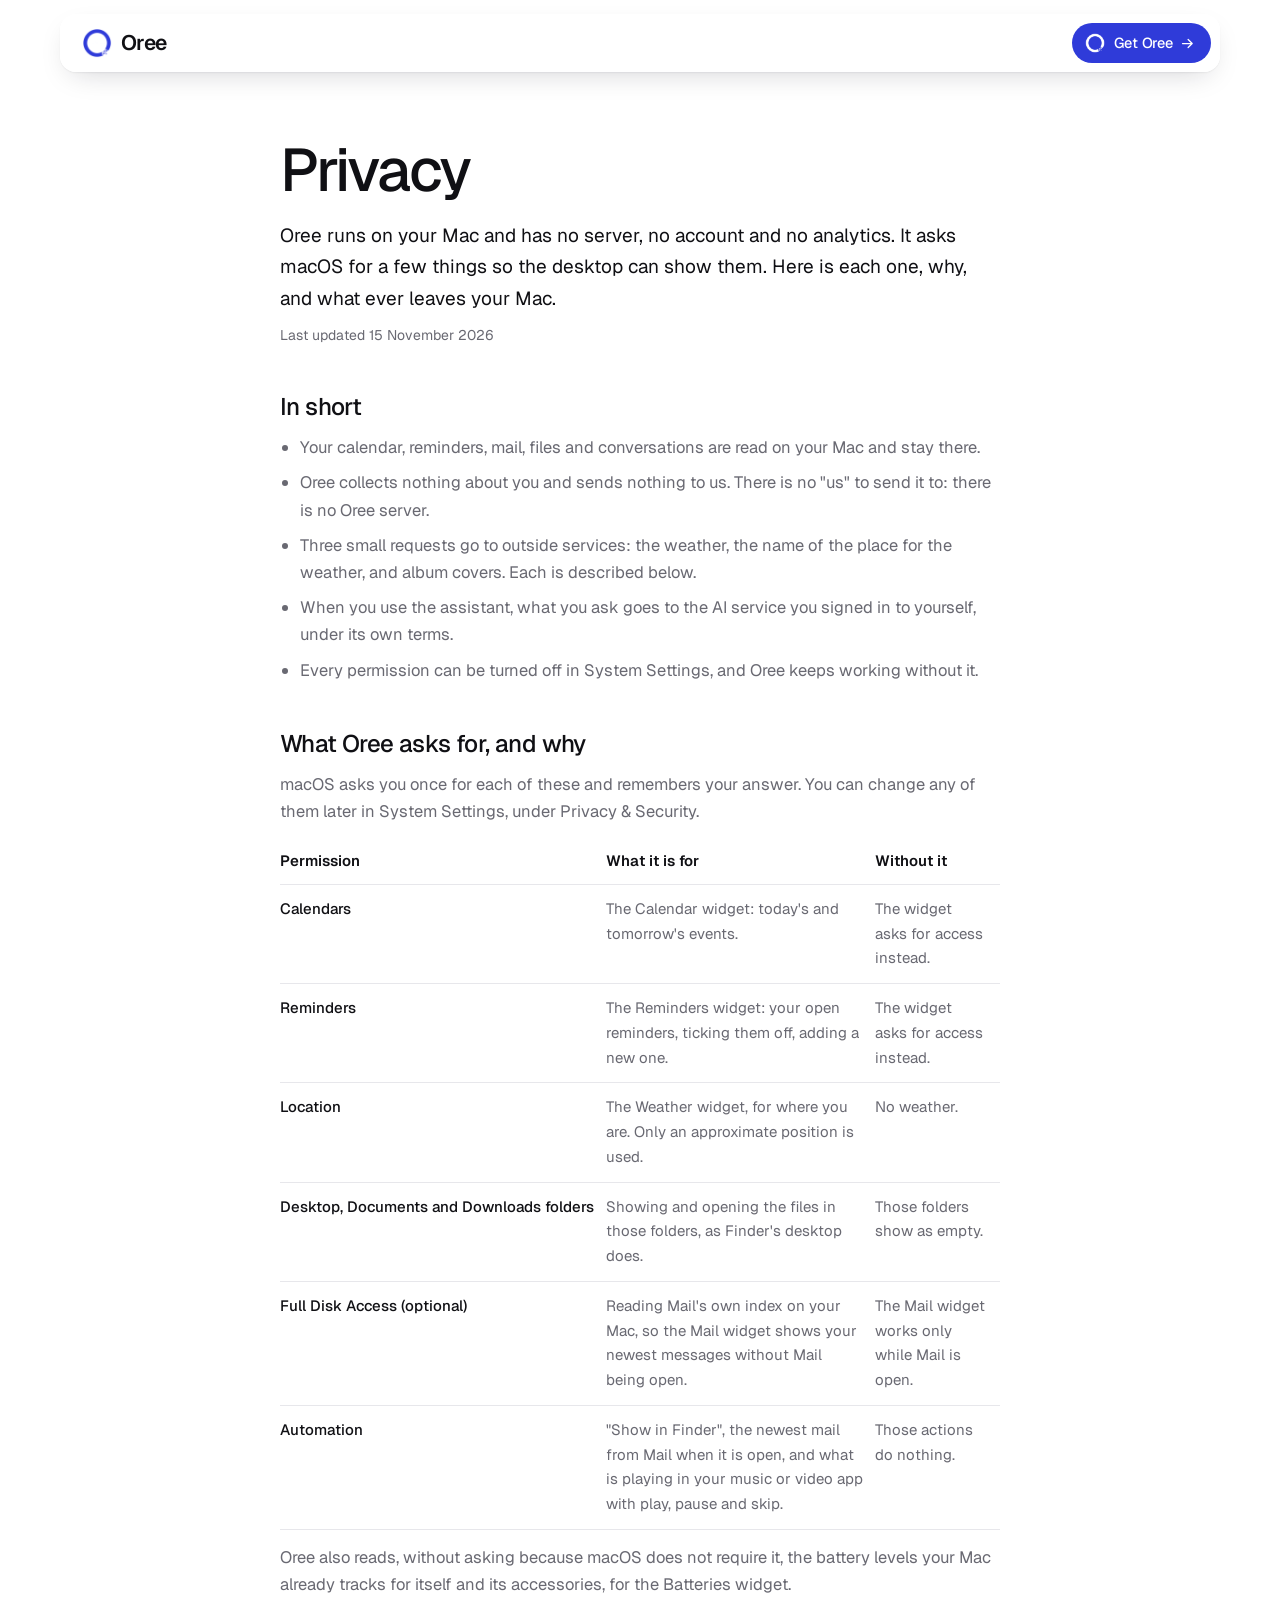
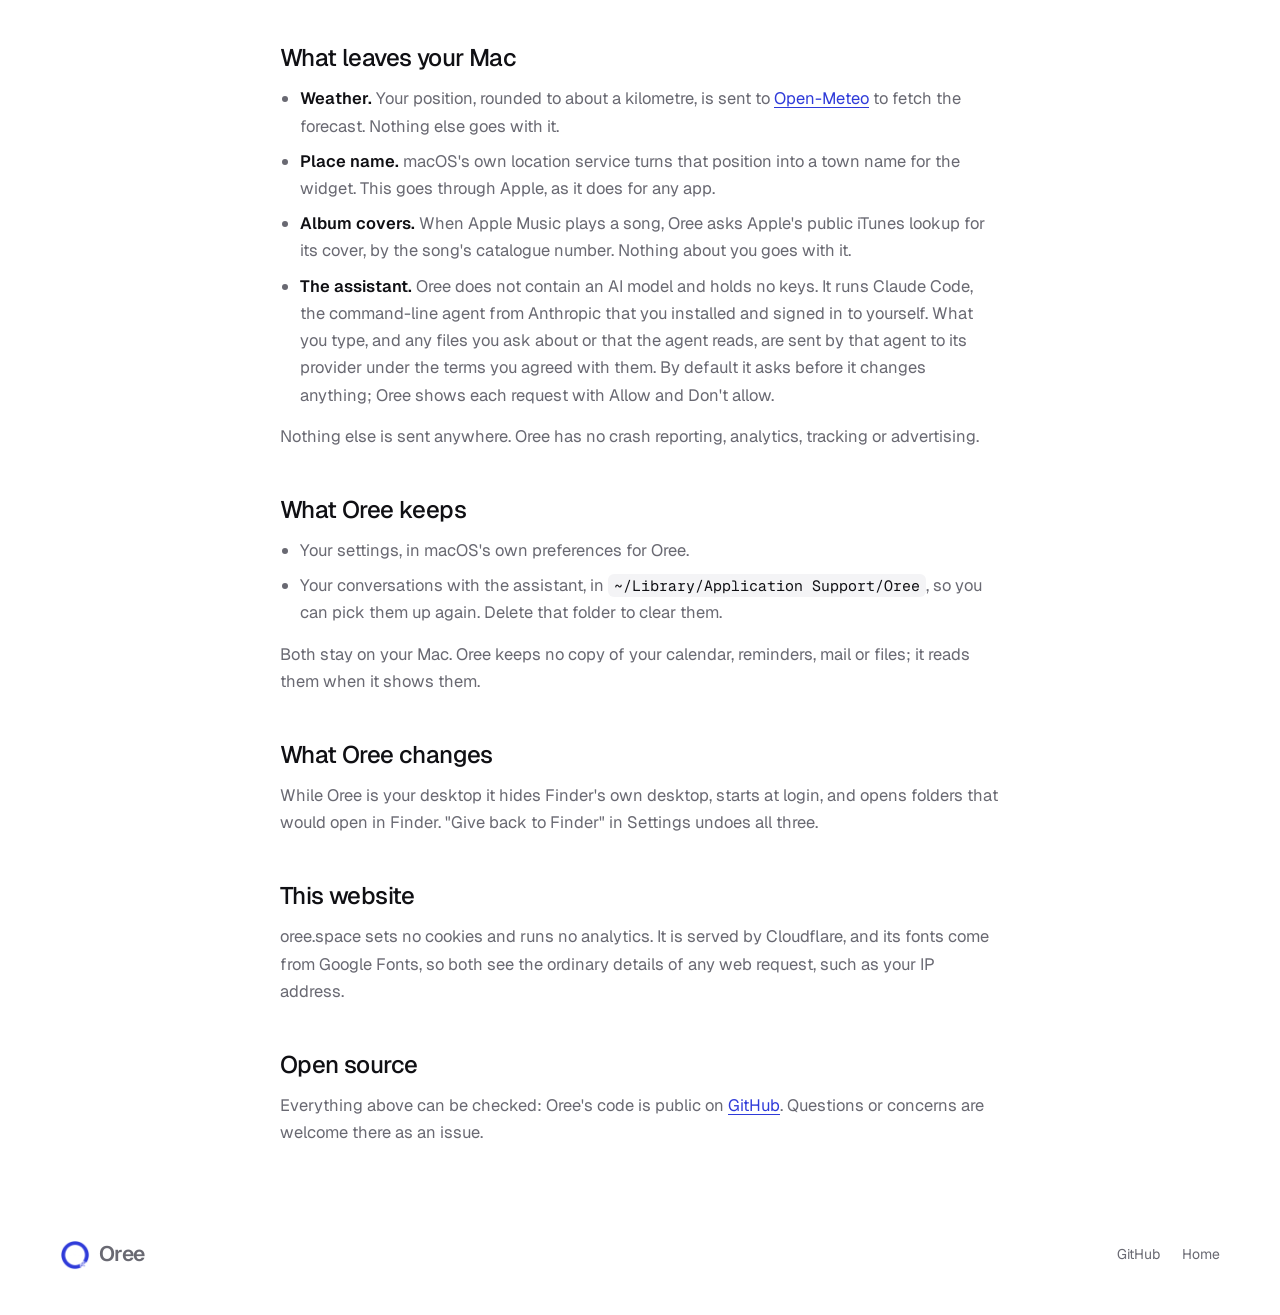
==== site/privacy.html @ c370d14d "oree.space: a privacy page Lists each permission Oree asks macOS for, what it is for and what happen" ====
<!doctype html>
<html lang="en">
<head>
<meta charset="utf-8">
<meta name="viewport" content="width=device-width, initial-scale=1">
<title>Oree · Privacy</title>
<meta name="description" content="What Oree asks your Mac for, why, and what ever leaves it.">
<meta name="theme-color" content="#ffffff">
<link rel="icon" type="image/png" href="favicon.png">
<link rel="apple-touch-icon" href="apple-touch-icon.png">
<link rel="preconnect" href="https://fonts.googleapis.com">
<link rel="preconnect" href="https://fonts.gstatic.com" crossorigin>
<link href="https://fonts.googleapis.com/css2?family=Geist:wght@300;400;500;600&family=Geist+Mono:wght@400;500&display=swap" rel="stylesheet">
<link rel="stylesheet" href="style.css">
</head>
<body class="legal-page">

<header class="nav">
  <div class="bar">
    <a class="brand" href="/" aria-label="Oree, home"><span class="mark" aria-hidden="true"></span>Oree</a>
    <a class="get" href="https://github.com/barisbuild/oree">
      <img src="mark.png" alt="" width="20" height="20">
      <span>Get Oree</span>
      <svg viewBox="0 0 24 24" fill="none" aria-hidden="true"><path d="M4 12h15m-6-6.5L19.5 12 13 18.5" stroke="currentColor" stroke-width="2" stroke-linecap="round" stroke-linejoin="round"/></svg>
    </a>
  </div>
</header>

<main class="legal">
  <h1>Privacy</h1>
  <p class="lead">Oree runs on your Mac and has no server, no account and no analytics. It asks macOS for a few things so the desktop can show them. Here is each one, why, and what ever leaves your Mac.</p>
  <p class="updated">Last updated 15 November 2026</p>

  <h2>In short</h2>
  <ul>
    <li>Your calendar, reminders, mail, files and conversations are read on your Mac and stay there.</li>
    <li>Oree collects nothing about you and sends nothing to us. There is no "us" to send it to: there is no Oree server.</li>
    <li>Three small requests go to outside services: the weather, the name of the place for the weather, and album covers. Each is described below.</li>
    <li>When you use the assistant, what you ask goes to the AI service you signed in to yourself, under its own terms.</li>
    <li>Every permission can be turned off in System Settings, and Oree keeps working without it.</li>
  </ul>

  <h2>What Oree asks for, and why</h2>
  <p>macOS asks you once for each of these and remembers your answer. You can change any of them later in System Settings, under Privacy &amp; Security.</p>
  <table>
    <thead><tr><th>Permission</th><th>What it is for</th><th>Without it</th></tr></thead>
    <tbody>
      <tr><td>Calendars</td><td>The Calendar widget: today's and tomorrow's events.</td><td>The widget asks for access instead.</td></tr>
      <tr><td>Reminders</td><td>The Reminders widget: your open reminders, ticking them off, adding a new one.</td><td>The widget asks for access instead.</td></tr>
      <tr><td>Location</td><td>The Weather widget, for where you are. Only an approximate position is used.</td><td>No weather.</td></tr>
      <tr><td>Desktop, Documents and Downloads folders</td><td>Showing and opening the files in those folders, as Finder's desktop does.</td><td>Those folders show as empty.</td></tr>
      <tr><td>Full Disk Access (optional)</td><td>Reading Mail's own index on your Mac, so the Mail widget shows your newest messages without Mail being open.</td><td>The Mail widget works only while Mail is open.</td></tr>
      <tr><td>Automation</td><td>"Show in Finder", the newest mail from Mail when it is open, and what is playing in your music or video app with play, pause and skip.</td><td>Those actions do nothing.</td></tr>
    </tbody>
  </table>
  <p>Oree also reads, without asking because macOS does not require it, the battery levels your Mac already tracks for itself and its accessories, for the Batteries widget.</p>

  <h2>What leaves your Mac</h2>
  <ul>
    <li><strong>Weather.</strong> Your position, rounded to about a kilometre, is sent to <a href="https://open-meteo.com">Open-Meteo</a> to fetch the forecast. Nothing else goes with it.</li>
    <li><strong>Place name.</strong> macOS's own location service turns that position into a town name for the widget. This goes through Apple, as it does for any app.</li>
    <li><strong>Album covers.</strong> When Apple Music plays a song, Oree asks Apple's public iTunes lookup for its cover, by the song's catalogue number. Nothing about you goes with it.</li>
    <li><strong>The assistant.</strong> Oree does not contain an AI model and holds no keys. It runs Claude Code, the command-line agent from Anthropic that you installed and signed in to yourself. What you type, and any files you ask about or that the agent reads, are sent by that agent to its provider under the terms you agreed with them. By default it asks before it changes anything; Oree shows each request with Allow and Don't allow.</li>
  </ul>
  <p>Nothing else is sent anywhere. Oree has no crash reporting, analytics, tracking or advertising.</p>

  <h2>What Oree keeps</h2>
  <ul>
    <li>Your settings, in macOS's own preferences for Oree.</li>
    <li>Your conversations with the assistant, in <code>~/Library/Application Support/Oree</code>, so you can pick them up again. Delete that folder to clear them.</li>
  </ul>
  <p>Both stay on your Mac. Oree keeps no copy of your calendar, reminders, mail or files; it reads them when it shows them.</p>

  <h2>What Oree changes</h2>
  <p>While Oree is your desktop it hides Finder's own desktop, starts at login, and opens folders that would open in Finder. "Give back to Finder" in Settings undoes all three.</p>

  <h2>This website</h2>
  <p>oree.space sets no cookies and runs no analytics. It is served by Cloudflare, and its fonts come from Google Fonts, so both see the ordinary details of any web request, such as your IP address.</p>

  <h2>Open source</h2>
  <p>Everything above can be checked: Oree's code is public on <a href="https://github.com/barisbuild/oree">GitHub</a>. Questions or concerns are welcome there as an issue.</p>
</main>

<footer>
  <span class="brand"><span class="mark" aria-hidden="true"></span>Oree</span>
  <nav aria-label="Footer"><a href="https://github.com/barisbuild/oree">GitHub</a><a href="/">Home</a></nav>
</footer>

</body>
</html>
---- site/style.css ----
:root {
  /* The page: white, a soft grey, and one blue. */
  --bg: #ffffff;
  --panel: #f4f4f6;
  --line: #e7e7eb;
  --ink: #101014;
  --soft: #696972;
  --faint: #a3a3ad;
  --blue: #2f3bd9;
  --blue-soft: #eceefd;
  /* The app shown on it, in its light appearance. */
  --app: #f3f3f6;
  --app-card: #ffffff;
  --app-line: rgb(16 16 30 / 0.09);
  --app-text: rgb(16 16 22 / 0.93);
  --app-soft: rgb(16 16 22 / 0.56);
  --app-blue: #2f3bd9;
  --green: #30d158;
  --sans: "Geist", ui-sans-serif, system-ui, -apple-system, "Helvetica Neue", sans-serif;
  --mono: "Geist Mono", ui-monospace, "SF Mono", Menlo, monospace;
  --page: min(1160px, 100vw - 40px);
  --out: cubic-bezier(0.22, 1, 0.36, 1);
  color-scheme: light;
}

* { box-sizing: border-box; }
html { scroll-behavior: smooth; background: var(--bg); }

body {
  margin: 0;
  background: var(--bg);
  color: var(--ink);
  font: 400 16px/1.55 var(--sans);
  -webkit-font-smoothing: antialiased;
  text-rendering: optimizeLegibility;
}

h1, h2, h3, p, ul, ol { margin: 0; }
ul, ol { padding: 0; list-style: none; }
a { color: inherit; text-decoration: none; }
button { font: inherit; color: inherit; }
svg[data-icon] { width: 1em; height: 1em; flex: none; }
canvas.picture { display: block; width: 100%; image-rendering: pixelated; }
:focus-visible { outline: 2px solid var(--blue); outline-offset: 3px; border-radius: 8px; }

/* ---- Nav */

/* The header: a white card floating over the page, there at every scroll. */
.nav { position: fixed; top: 14px; left: 0; right: 0; z-index: 30; padding: 0 20px; pointer-events: none; }
.bar {
  display: flex; align-items: center; gap: 44px; max-width: 1160px; height: 58px; margin: 0 auto; padding: 0 9px 0 22px;
  border-radius: 16px; background: rgb(255 255 255 / 0.9); backdrop-filter: blur(16px) saturate(1.6);
  box-shadow: 0 1px 2px rgb(16 16 30 / 0.06), 0 10px 30px -12px rgb(16 16 30 / 0.22); pointer-events: auto;
}
.brand { display: inline-flex; align-items: center; gap: 9px; font-weight: 600; font-size: 21px; letter-spacing: -0.035em; }
.mark { width: 30px; height: 30px; background: url("mark.png") center / contain no-repeat; }
/* Across from the name: one quiet pill. */
.get {
  display: inline-flex; align-items: center; gap: 7px; height: 40px; margin-left: auto; padding: 0 16px 0 13px;
  border-radius: 999px; background: var(--blue); color: #fff; font-size: 14.5px; font-weight: 500; letter-spacing: -0.01em;
  transition: background 0.2s, transform 0.2s var(--out);
}
/* The mark, in white, before the words. */
.get img { width: 20px; height: 20px; margin-right: 2px; filter: brightness(0) invert(1); }
.get svg { width: 15px; height: 15px; transition: transform 0.25s var(--out); }
.get:hover { background: #2530c4; }
.get:hover svg { transform: translateX(2px); }
.get:active { transform: scale(0.97); }

.button {
  display: inline-flex;
  align-items: center;
  height: 46px;
  padding: 0 22px;
  border-radius: 999px;
  background: var(--blue);
  color: #fff;
  font-weight: 500;
  font-size: 15.5px;
  transition: transform 0.25s var(--out), background 0.2s, box-shadow 0.25s;
}
.button:hover { background: #2530c4; transform: translateY(-1px); box-shadow: 0 8px 24px rgb(47 59 217 / 0.26); }
.button:active { transform: scale(0.98); }
.button.small { height: 36px; padding: 0 16px; font-size: 14px; }

h1, h2 { font-weight: 500; letter-spacing: -0.045em; text-wrap: balance; }
h2 { font-size: clamp(32px, 4.8vw, 60px); line-height: 1.04; }
h2 span { color: var(--blue); }
.eyebrow { font: 500 12.5px/1 var(--mono); letter-spacing: 0.08em; text-transform: uppercase; color: var(--blue); }

/* ---- Hero: a cursor sweeps the clutter of a desktop into Oree. The script
   sets each moving part's place from how far the page has scrolled; this
   keeps only looks, the arrivals on load and the idle drift. */

.sw { position: relative; height: 100vh; }

.sw-scene {
  position: sticky;
  top: 0;
  height: 100vh;
  /* The desktop reaches up under the header. */
  overflow: visible;
}

/* ---- The clutter: files left lying on the desktop */

.sw-items { position: absolute; inset: 0; z-index: 2; pointer-events: none; }
/* The opening line, written across the middle of the clutter, above it. */
.sw-desk > .sw-mess { position: absolute; inset: 60% 12% 4%; z-index: 3; display: grid; place-content: center; margin: 0; text-align: center; font-size: clamp(30px, 3cqw, 56px); font-weight: 700; line-height: 1.05; letter-spacing: -0.04em; color: var(--ink); text-shadow: 0 0 1.2em var(--app), 0 0 0.4em var(--app); pointer-events: none; }
.sw-item { position: absolute; left: 0; top: 0; will-change: transform, opacity; }
/* Arrival on load, then a slow drift of its own: the page breathes before
   anyone scrolls. */
.sw-item > .icon {
  opacity: 0;
  scale: 0.6;
  transition: opacity 0.5s var(--out), scale 0.7s cubic-bezier(0.34, 1.56, 0.64, 1);
  transition-delay: calc(var(--n) * 25ms);
  animation: sw-drift var(--dur) ease-in-out var(--delay) infinite alternate;
}
.sw-scene.on .sw-item > .icon { opacity: 1; scale: 1; }
@keyframes sw-drift {
  from { transform: translate(0, 0) rotate(calc(var(--tilt) * -1deg)); }
  to { transform: translate(var(--dx), var(--dy)) rotate(calc(var(--tilt) * 1deg)); }
}
.sw-item .icon span { color: var(--ink); }
.sw-item .icon.picked span { color: #fff; }

/* A few kinds the main page does not draw. */
.icon.cal b::before { width: 36px; height: 38px; border-radius: 8px; background: linear-gradient(#ff5a4f 0 30%, #fff 30%); box-shadow: 0 0 0 1px rgb(16 16 30 / 0.08) inset; }
.icon.note b::before { width: 34px; height: 40px; border-radius: 5px; background: repeating-linear-gradient(#fff 0 7px, #e8e8ee 7px 8px), #fff; box-shadow: 0 0 0 1px rgb(16 16 30 / 0.1) inset; }
.icon.eml b::before { width: 42px; height: 30px; border-radius: 5px; background: linear-gradient(160deg, #6fc3ff, #2f7bf6); clip-path: polygon(0 0, 50% 55%, 100% 0, 100% 100%, 0 100%); }
.icon.mp3 b::before { width: 40px; height: 40px; border-radius: 9px; background: radial-gradient(circle at 30% 30%, #9db0ff, #2f3bd9 60%, #14186b); }

/* ---- The desktop the clutter becomes. 1em inside it is 1% of its width. */

.sw-desk {
  --frame: 1;
  --photo: 1;
  position: absolute;
  left: 50%;
  /* The whole window, from under the header to the fold. */
  top: 50%;
  width: 100%;
  height: 100vh;
  container-type: inline-size;
  background: rgb(243 243 246 / var(--frame));
  transform: translate(-50%, -50%);
  color: var(--app-text);
}
/* Sized by the narrower of width and height, so the two rows of widgets
   end above the fold on a wide, short window too. */
.sw-desk > * { font-size: min(0.82cqw, 1.28vh); }

.sw-photo { position: absolute; inset: 0 0 auto; height: 47%; opacity: var(--photo, 0); }
/* Hidden where the header card covers it; shown on phones. */
.sw-menubar { position: absolute; inset: 0 0 auto; display: none; align-items: center; gap: 1.4em; height: 2.5em; padding: 0 1.1em; font-size: 0.95cqw; color: #fff; text-shadow: 0 1px 3px rgb(0 0 30 / 0.35); opacity: var(--photo, 0); }
.sw-menubar span { width: 0.95em; height: 0.95em; border: 0.24em solid currentColor; border-radius: 50%; }
.sw-menubar b { font-weight: 600; }
.sw-menubar i { font-style: normal; opacity: 0.86; }
.sw-menubar em { margin-left: auto; font-style: normal; }

.sw-box {
  position: absolute; top: 45%; left: 35%; width: 30%; z-index: 2;
  padding: 1em 1.1em; border: 1px solid var(--app-line); border-radius: 1.2em;
  background: rgb(255 255 255 / 0.82); backdrop-filter: blur(18px) saturate(1.4);
  box-shadow: 0 1em 3em rgb(20 20 60 / 0.12);
}
.sw-prompt { display: block; margin-bottom: 1.3em; font-size: 1.06em; color: var(--app-soft); }
.sw-row { display: flex; align-items: center; justify-content: space-between; color: var(--app-soft); font-size: 0.92em; }
.sw-row span { display: inline-flex; align-items: center; gap: 0.5em; }
.sw-row { justify-content: flex-start; gap: 0.8em; }
.sw-row b { display: grid; place-items: center; width: 2.1em; height: 2.1em; border-radius: 50%; background: rgb(16 16 30 / 0.07); color: var(--app-text); }
.sw-row .perm { gap: 0.2em; }
.sw-row .agent { margin-left: auto; }
.sw-row b.send { background: var(--app-blue); color: #fff; }

.sw-cards { position: absolute; inset: 60% 17% auto; z-index: 1; display: grid; grid-template-columns: repeat(4, 1fr); gap: 0.8em; }
.sw-cards .w { font-size: 0.86em; opacity: 0; will-change: transform, opacity; }

/* ---- The words over the sky, there from the start. */

.sw-end {
  position: absolute; left: 0; right: 0; top: calc(6% + 72px); z-index: 5;
  display: grid; justify-items: center; gap: 14px; padding: 0 20px; text-align: center; color: #fff;
  opacity: 0; transform: translateY(16px); visibility: hidden;
  transition: opacity 0.7s var(--out), transform 0.8s var(--out), visibility 0s 0.8s;
}
.sw-scene.on .sw-end { opacity: 1; transform: none; visibility: visible; transition-delay: 0.15s; transition-property: opacity, transform, visibility; transition-duration: 0.7s, 0.8s, 0s; }
.sw-end-title { font-size: clamp(36px, 4.6vw, 64px); font-weight: 500; line-height: 1; letter-spacing: -0.045em; text-shadow: 0 2px 24px rgb(0 10 60 / 0.35); }
.sw-end-line { font-size: clamp(15px, 1.2vw, 18px); opacity: 0.9; text-shadow: 0 1px 10px rgb(0 10 60 / 0.4); }
.sw-end-actions { display: flex; flex-wrap: wrap; justify-content: center; gap: 10px; margin-top: 8px; }
.badge {
  display: inline-flex; align-items: center; gap: 8px; height: 46px; padding: 0 20px; border-radius: 999px;
  border: 1px solid rgb(255 255 255 / 0.3); background: rgb(14 20 60 / 0.42); backdrop-filter: blur(14px) saturate(1.4);
  color: #fff; font-size: 15px; font-weight: 500; transition: background 0.2s;
}
.badge:hover { background: rgb(14 20 60 / 0.56); }
.badge svg { width: 18px; height: 18px; }




/* ---- A widget. Everything inside is in ems, so it scales with its font. */

.w { display: flex; flex-direction: column; gap: 0.9em; height: 15em; padding: 1.1em; overflow: hidden; border: 1px solid rgb(0 0 0 / 0.09); border-radius: 1.3em; background: linear-gradient(160deg, rgb(255 255 255 / 0.82), rgb(255 255 255 / 0.62)); -webkit-backdrop-filter: blur(22px) saturate(1.6); backdrop-filter: blur(22px) saturate(1.6); box-shadow: inset 0 1px 0 rgb(255 255 255 / 0.9); color: var(--app-text); text-align: left; }
.w h3 { display: flex; align-items: center; gap: 0.5em; font-size: 1em; font-weight: 500; letter-spacing: 0; }
.w h3 svg { color: var(--app-soft); font-size: 1.15em; }
.w h3 em { font-style: normal; font-weight: 400; color: var(--app-soft); }
.w h3 a { margin-left: auto; font-size: 0.82em; font-weight: 400; color: var(--app-soft); }
.w h3 a.add svg { color: var(--app-soft); font-size: 1.1em; }

.rows { display: grid; gap: 0.72em; }
.rows li { display: flex; align-items: center; gap: 0.65em; white-space: nowrap; }
.rows li > i { margin-left: auto; padding-left: 0.6em; font-style: normal; font-size: 0.82em; color: var(--app-soft); font-variant-numeric: tabular-nums; }
.fold { width: 1.25em; height: 1em; border-radius: 0.2em; background: linear-gradient(#6cb8f6, #3d94e6); }
.events b { width: 0.22em; height: 1.05em; border-radius: 1px; background: var(--c); }
/* As in the app: two weeks, today ringed with a dashed line, then a short rule. */
.fortnight { display: grid; grid-template-columns: repeat(7, 1fr); gap: 0.15em 0; margin: -0.2em -0.35em 0; text-align: center; font-size: 0.78em; font-variant-numeric: tabular-nums; }
.fortnight b { font-size: 0.85em; font-weight: 500; color: var(--app-soft); }
.fortnight i { justify-self: center; width: 2em; padding: 0.1em 0; border: 1px dashed transparent; border-radius: 1em; font-style: normal; }
.fortnight i.past { color: var(--app-soft); }
.fortnight i.today { border-color: var(--app-blue); color: var(--app-blue); font-weight: 600; }
.rule { width: 40%; margin: 0.1em auto; border: 0; border-top: 1px solid var(--app-line); }
.w:has(.fortnight) .rows { gap: 0.45em; }
.todo li { cursor: pointer; transition: opacity 0.3s; }
.todo b { display: grid; place-items: center; width: 1em; height: 1em; border: 0.12em solid var(--app-soft); border-radius: 50%; transition: background 0.2s, border-color 0.2s; }
.todo li.done { opacity: 0.4; text-decoration: line-through; }
.todo li.done b { background: var(--app-blue); border-color: var(--app-blue); }
.rows li > i { color: var(--app-soft); }
.mail b { flex: none; width: 0.45em; height: 0.45em; margin-left: 0.5em; border-radius: 50%; }
.mail .unread { font-weight: 500; }
.mail .unread b { background: var(--app-blue); }
.mail li { overflow: hidden; }

/* As in the app: a large cover, and beside it, hanging from its top edge,
   the app it plays in, the title and the artist; the controls on its foot. */
.playing { display: flex; gap: 1.1em; align-items: flex-start; margin: auto 0; }
.cover { flex: none; width: 9em; height: 9em; border-radius: 0.9em; background: #2a2a1c url("cover.jpg") center / cover; box-shadow: 0 0.5em 1.2em rgb(20 20 60 / 0.16); }
.playing div { display: flex; flex-direction: column; gap: 0.25em; height: 9em; min-width: 0; flex: 1; }
.playing strong { font-size: 0.95em; font-weight: 600; line-height: 1.3; display: -webkit-box; -webkit-line-clamp: 2; -webkit-box-orient: vertical; overflow: hidden; }
.playing small { font-size: 0.85em; color: var(--app-soft); white-space: nowrap; overflow: hidden; text-overflow: ellipsis; }
.w h3 .app { display: grid; place-items: center; width: 1.25em; height: 1.25em; margin-left: auto; border-radius: 0.3em; background: linear-gradient(#fb5c74, #fa233b); color: #fff; }
.w h3 .app svg { color: #fff; font-size: 0.8em; }
.progress { display: grid; gap: 0.3em; margin-top: auto; }
.progress .bar { height: 0.28em; border-radius: 1em; background: rgb(16 16 30 / 0.08); overflow: hidden; }
.progress .bar i { display: block; width: 38%; height: 100%; border-radius: 1em; background: var(--app-soft); animation: play 129s linear forwards; }
@keyframes play { to { width: 100%; } }
.progress .times { display: flex; justify-content: space-between; font-size: 0.66em; color: var(--app-soft); font-variant-numeric: tabular-nums; }
.progress .times i { font-style: normal; }
/* As Apple draws them: bare symbols, the middle one larger. */
.controls { display: flex; align-items: center; justify-content: space-between; margin: 0.35em -0.4em 0; }
.controls i, .controls b { display: grid; place-items: center; width: 2.2em; height: 2.2em; }
.controls svg { width: 1.3em; height: 1.3em; color: var(--app-text); }
.controls b svg { width: 1.75em; height: 1.75em; }

/* As in the app: two columns from one top line, where and how warm on the
   left, the sky, what it is doing and the day's range on the right; the
   days ahead on a panel of their own. */
.weather { display: flex; flex-direction: column; flex: 1; }
.now { display: flex; align-items: flex-start; gap: 0.6em; }
.now div { display: flex; align-items: baseline; gap: 0.45em; }
.now div small { font-size: 0.92em; font-weight: 600; }
.now strong { font-size: 1.9em; font-weight: 300; line-height: 1; letter-spacing: -0.03em; }
.now span { display: flex; align-items: center; gap: 0.4em; margin-left: auto; }
.now span svg { width: 1.4em; height: 1.4em; }
.now span small { font-size: 0.92em; font-weight: 500; }
.now span i { font-style: normal; font-size: 0.8em; color: var(--app-soft); font-variant-numeric: tabular-nums; }
.weather ol { display: grid; grid-template-columns: repeat(4, 1fr); margin-top: auto; padding: 0.65em 0; border-radius: 0.9em; background: rgb(16 16 30 / 0.045); text-align: center; font-size: 0.82em; color: var(--app-soft); }
.weather ol li { display: grid; justify-items: center; gap: 0.4em; }
.weather ol svg { width: 1.45em; height: 1.45em; color: var(--app-text); }
.weather ol i { font-style: normal; font-variant-numeric: tabular-nums; }
.weather ol i b { font-weight: 600; color: var(--app-text); }

@property --fill { syntax: "<number>"; inherits: true; initial-value: 0; }
.rings { display: grid; grid-template-columns: repeat(2, 4.2em); gap: 0.9em 2.2em; place-content: center; flex: 1; padding-bottom: 0.3em; }
.ring { --fill: var(--level); position: relative; display: grid; place-items: center; aspect-ratio: 1; border-radius: 50%; transition: --fill 1.2s var(--out); }
.ring::before { content: ""; position: absolute; inset: 0; border-radius: 50%; background: conic-gradient(var(--green) calc(var(--fill) * 1%), rgb(16 16 30 / 0.08) 0); -webkit-mask: radial-gradient(closest-side, transparent 83%, #000 84%); mask: radial-gradient(closest-side, transparent 83%, #000 84%); }
.ring svg { grid-area: 1 / 1; font-size: 1.75em; }
/* Charging, as macOS shows it: a small bolt in a gap at the top of the ring. */
.ring.charging::before { background: conic-gradient(from 18deg, var(--green) calc(var(--fill) * 3.24deg), rgb(16 16 30 / 0.08) 0 324deg, transparent 0); }
.ring .bolt { position: absolute; top: -0.42em; left: 50%; transform: translateX(-50%); display: grid; color: var(--green); }
.ring .bolt svg { font-size: 0.85em; }

.focus { display: grid; grid-template-columns: 1fr auto; align-items: center; flex: 1; }
.focus strong { font-size: 3.6em; font-weight: 300; letter-spacing: -0.03em; font-variant-numeric: tabular-nums; }
.focus .keys { display: flex; align-items: center; gap: 0.5em; }
.focus button { display: grid; place-items: center; width: 3.2em; height: 3.2em; border: 0; border-radius: 50%; background: rgb(16 16 30 / 0.08); color: inherit; font-size: 1.1em; cursor: pointer; transition: background 0.2s, transform 0.2s var(--out); }
.focus button.again { width: 2.4em; height: 2.4em; font-size: 0.95em; }
.focus button[hidden] { display: none; }
.focus button:hover { background: rgb(16 16 30 / 0.16); transform: scale(1.06); }
/* The ruler runs edge to edge across the card and fades at both ends. */
.ruler { position: relative; grid-column: 1 / -1; align-self: end; height: 2.75em; margin: 0 -1.1em -0.2em; overflow: hidden; touch-action: none; -webkit-mask-image: linear-gradient(90deg, transparent, #000 20%, #000 80%, transparent); mask-image: linear-gradient(90deg, transparent, #000 20%, #000 80%, transparent); }
.ruler.free { cursor: ew-resize; }
.scale { position: absolute; left: 50%; top: 0; transition: transform 0.25s linear; }
.scale i { position: absolute; left: calc(var(--m) * 0.75em); top: 0.3em; width: 1px; height: 0.5em; background: var(--app-soft); }
.scale i.major { height: 0.95em; }
.scale i.past { opacity: 0.35; }
.scale b { position: absolute; top: 2.05em; left: 0; transform: translateX(-50%); font-size: 0.7em; font-weight: 500; color: var(--app-soft); font-variant-numeric: tabular-nums; }
.needle { position: absolute; left: 50%; top: 0.1em; width: 0.17em; height: 1.15em; margin-left: -0.085em; border-radius: 1em; background: var(--app-blue); }

@keyframes blink { 50% { opacity: 0; } }

/* ---- Things arrive as they scroll into view */

[data-reveal] { opacity: 0; transform: translateY(28px); filter: blur(8px); transition: opacity 0.8s var(--out), transform 0.9s var(--out), filter 0.8s var(--out); transition-delay: calc(var(--i, 0) * 110ms); }
[data-reveal].in { opacity: 1; transform: none; filter: none; }

/* A grey stage with a field of dots fading in at its foot. */
.inset { position: relative; border-radius: 30px; background: var(--panel); overflow: hidden; }
.inset::after {
  content: ""; position: absolute; inset: auto 0 0; height: 130px; pointer-events: none;
  background: radial-gradient(circle, rgb(47 59 217 / 0.24) 1px, transparent 1.4px) 0 0 / 9px 9px;
  mask: linear-gradient(90deg, #000, transparent 24%, transparent 76%, #000), linear-gradient(transparent, #000);
  mask-composite: intersect;
}
.inset > * { position: relative; z-index: 1; }

.head { display: grid; gap: 18px; }
.head > p:not(.eyebrow) { max-width: 560px; color: var(--soft); font-size: 17px; }

/* ---- Widgets: eight cards on a curve, turned by scrolling */

.round { position: relative; height: 380vh; scroll-margin-top: 0; }
.pin { position: sticky; top: 64px; height: calc(100vh - 64px); display: grid; grid-template-rows: auto 1fr auto; justify-items: center; gap: 12px; padding: 6vh 0 5vh; overflow: clip; }
.pin .head { justify-items: center; text-align: center; }

.curve { --w: 23em; --r: 56em; align-self: center; width: 100%; height: 17em; font-size: clamp(12px, 1.4vw, 20px); perspective: 120em; perspective-origin: 50% 46%; }
.wheel { position: relative; width: 100%; height: 100%; transform-style: preserve-3d; transform: translateZ(calc(var(--r) * -1)) rotateY(calc(var(--turn, 0) * -1deg)); }
.wheel .w {
  position: absolute; left: 50%; top: 50%; width: var(--w); margin: -7.5em 0 0 calc(var(--w) / -2);
  transform: rotateY(calc(var(--i) * 26deg)) translateZ(var(--r));
  backface-visibility: hidden;
  opacity: var(--near, 0);
  box-shadow: 0 2.2em 5em -1.4em rgb(20 20 60 / 0.28), 0 0.3em 1em rgb(20 20 60 / 0.06);
}
.about { display: grid; justify-items: center; gap: 4px; min-height: 58px; text-align: center; }
.about strong { font-size: 19px; font-weight: 500; letter-spacing: -0.02em; }
.about span { color: var(--soft); font-size: 15.5px; }
.about.swap strong, .about.swap span { animation: row-in 0.5s var(--out); }

/* ---- Files and Assistant: words beside a piece of the app */

.split { display: grid; grid-template-columns: minmax(0, 5fr) minmax(0, 7fr); align-items: center; gap: clamp(28px, 5vw, 72px); width: var(--page); margin: 0 auto; padding: 70px 0; scroll-margin-top: 30px; }
.split.flip { grid-template-columns: minmax(0, 7fr) minmax(0, 5fr); }
.split.flip .words { order: 2; }
.words { display: grid; gap: 20px; }
.words > p:not(.eyebrow) { color: var(--soft); font-size: 17px; max-width: 46ch; }
.points { display: grid; gap: 11px; font-size: 15.5px; color: var(--soft); }
.points li { position: relative; padding-left: 24px; }
.points li::before { content: ""; position: absolute; left: 2px; top: 0.56em; width: 8px; height: 8px; border-radius: 50%; background: var(--blue-soft); box-shadow: 0 0 0 2.5px var(--blue) inset; }

.inset.bleed { padding: clamp(18px, 3vw, 40px) clamp(18px, 3vw, 40px) 0; }
.app { position: relative; border-radius: 18px 18px 0 0; background: var(--app); color: var(--app-text); box-shadow: 0 24px 60px rgb(20 20 60 / 0.26); overflow: hidden; }

.files { height: 400px; padding: 18px 20px; user-select: none; }
.files .bar { display: flex; justify-content: space-between; align-items: center; font-size: 13px; color: var(--app-soft); }
.files .bar span { display: inline-flex; align-items: center; gap: 6px; }
.files .count { padding: 4px 10px; border-radius: 999px; background: rgb(16 16 30 / 0.08); font-variant-numeric: tabular-nums; }
.icons { display: grid; grid-template-columns: repeat(auto-fill, minmax(78px, 1fr)); gap: 12px 4px; margin-top: 20px; }
.icon { display: grid; justify-items: center; gap: 6px; font-size: 11.5px; text-align: center; }
.icon b { display: grid; place-items: center; width: 58px; height: 58px; border-radius: 10px; transition: background 0.15s; }
.icon b::before { content: ""; width: 42px; height: 32px; border-radius: 6px; background: linear-gradient(#6cb8f6, #3d94e6); box-shadow: 0 -5px 0 -1px #5aa9ee inset; }
.icon.doc b::before { width: 32px; height: 42px; border-radius: 5px; background: linear-gradient(#f4f4f2, #cfcfcb); box-shadow: none; }
.icon.pic b::before { width: 40px; height: 40px; border-radius: 6px; background: linear-gradient(135deg, #f0c9a0, #8a6ea8 60%, #3a4a7a); box-shadow: 0 0 0 3px #f4f4f2 inset; }
.icon span { max-width: 76px; padding: 1px 6px; border-radius: 5px; overflow: hidden; text-overflow: ellipsis; white-space: nowrap; transition: background 0.15s; }
.icons .icon span { max-width: 84px; padding: 0; white-space: normal; text-align: center; line-height: 1.45; display: -webkit-box; -webkit-line-clamp: 2; -webkit-box-orient: vertical; }
.icons .icon span em { padding: 1px 4px; border-radius: 4px; font-style: normal; -webkit-box-decoration-break: clone; box-decoration-break: clone; transition: background 0.15s; }
.icon.picked b { background: rgb(16 16 30 / 0.12); }
.icon.picked span { background: var(--app-blue); color: #fff; }
.icons .icon.picked span { background: none; color: inherit; }
.icons .icon.picked span em { background: #0a64e0; color: #fff; }
/* The drag-into-a-folder story. */
.files .path em { font-style: normal; }
.files .path:not(.up) svg { display: none; }
.files .path.press { opacity: 0.5; }
.icons { transition: opacity 0.22s; }
.icons.swap { opacity: 0; }
.icon.lifted { opacity: 0.35; }
.icon.gone { opacity: 0; transition: opacity 0.3s; }
.icon.target b { background: rgb(47 59 217 / 0.14); box-shadow: 0 0 0 2px var(--app-blue) inset; }
.icon.took b { animation: took 0.45s var(--out); }
@keyframes took { 40% { scale: 1.14; } }
.ghost { position: absolute; left: 0; top: 0; z-index: 3; width: 78px; pointer-events: none; opacity: 0.92; }
.ghost.drop { scale: 0.3; opacity: 0; transition: scale 0.35s var(--out), opacity 0.35s; }
.files .pointer { z-index: 4; }
/* The pointer that shows how, until a real one takes over. */
.pointer { position: absolute; left: 0; top: 0; width: 15px; height: 21px; opacity: 0; pointer-events: none; transition: opacity 0.3s; background: #101014; clip-path: polygon(0 0, 0 78%, 26% 60%, 46% 100%, 62% 92%, 43% 55%, 76% 55%); filter: drop-shadow(0 0 1px #fff) drop-shadow(0 1px 2px rgb(0 0 0 / 0.3)); }

.chat { height: 400px; }
.chat > .picture { position: absolute; inset: 0 0 auto; height: 62%; opacity: 0.6; }
.thread { position: absolute; inset: 22px 24px 78px; display: flex; flex-direction: column; justify-content: flex-end; gap: 11px; font-size: 14px; }
.thread p { max-width: 90%; opacity: 0; transform: translateY(10px); filter: blur(4px); transition: opacity 0.45s var(--out), transform 0.55s var(--out), filter 0.45s; }
.thread p.in { opacity: 1; transform: none; filter: none; }
.thread .you { align-self: flex-start; padding: 8px 13px; border: 1px solid var(--app-line); border-radius: 13px; background: rgb(255 255 255 / 0.88); backdrop-filter: blur(12px); }
.thread .tool { font: 400 12px/1.5 var(--mono); color: var(--app-soft); }
.thread .ask { display: flex; align-items: center; gap: 8px; max-width: 100%; padding: 10px 12px; border: 1px solid var(--app-line); border-radius: 13px; background: rgb(255 255 255 / 0.94); font: 400 12px/1.4 var(--mono); }
.thread .ask b { margin-left: auto; padding: 4px 11px; border-radius: 7px; background: var(--app-blue); color: #fff; font: 500 12.5px var(--sans); white-space: nowrap; animation: nudge 1.6s ease-in-out infinite; }
.thread .ask i { padding: 4px 11px; border-radius: 7px; background: rgb(16 16 30 / 0.09); font: 500 12.5px var(--sans); white-space: nowrap; }
@keyframes nudge { 50% { box-shadow: 0 0 0 5px rgb(47 59 217 / 0.22); } }
/* As in the app: the tools run between replies folded into one line. */
.thread .trace { display: grid; gap: 6px; font-size: 13px; color: var(--app-soft); }
.thread .trace .head { display: inline-flex; align-items: center; gap: 6px; width: fit-content; font-weight: 500; cursor: pointer; }
.thread .trace .head svg { width: 13px; height: 13px; }
.thread .trace .head svg:last-child { transition: transform 0.3s var(--out); }
.thread .trace.open .head svg:last-child { transform: rotate(180deg); }
.thread .trace .list { display: none; gap: 5px; margin-left: 6px; padding-left: 12px; border-left: 1px solid var(--app-line); font: 400 12px/1.5 var(--mono); }
.thread .trace.open .list { display: grid; }
.thread .trace .list span { animation: rise 0.35s var(--out) both; }
.thread .trace.running em, .thinking em { background: linear-gradient(90deg, var(--app-soft) 30%, var(--app-text) 50%, var(--app-soft) 70%) 0 0 / 200% 100%; -webkit-background-clip: text; background-clip: text; color: transparent; font-style: normal; animation: shimmer 1.6s linear infinite; }
.thread .trace em { font-style: normal; }
.thread .word { opacity: 0; animation: word 0.4s ease-out forwards; }
@keyframes word { from { opacity: 0; filter: blur(3px); } to { opacity: 1; filter: none; } }
@keyframes rise { from { opacity: 0; transform: translateY(5px); } }
@keyframes shimmer { from { background-position: 150% 0; } to { background-position: -50% 0; } }

/* As in the app: above the reply box while the agent works. */
.thinking { position: absolute; left: 30px; bottom: 74px; display: flex; align-items: center; gap: 9px; font-size: 13px; font-weight: 500; color: var(--app-soft); opacity: 0; transition: opacity 0.3s; }
.thinking.on { opacity: 1; }
.thinking small { font: 400 11px var(--mono); }
.dots { display: grid; grid-template-columns: repeat(3, 4px); gap: 2px; }
.dots i { width: 4px; height: 4px; border-radius: 1px; background: currentColor; opacity: 0.15; animation: dot 0.9s linear infinite; }
.dots i:nth-child(2), .dots i:nth-child(4) { animation-delay: 0.15s; }
.dots i:nth-child(3), .dots i:nth-child(5), .dots i:nth-child(7) { animation-delay: 0.3s; }
.dots i:nth-child(6), .dots i:nth-child(8) { animation-delay: 0.45s; }
.dots i:nth-child(9) { animation-delay: 0.6s; }
@keyframes dot { 0%, 100% { opacity: 0.15; } 30% { opacity: 1; } }

.reply { position: absolute; inset: auto 24px 22px; display: flex; align-items: center; height: 42px; padding: 0 16px; border: 1px solid var(--app-line); border-radius: 15px; background: rgb(255 255 255 / 0.88); backdrop-filter: blur(12px); font-size: 14px; }
.reply b { width: 1.5px; height: 18px; margin-left: 1px; background: var(--app-text); animation: blink 1.1s steps(2) infinite; }

/* ---- Assistant: a screen tipped back that lies flat as it arrives
   (--tilt runs from 1 to 0), with notes floating in front of it */

.tilt-section { width: var(--page); margin: 0 auto; padding: 110px 0 60px; scroll-margin-top: 20px; }
.head.centred { justify-items: center; text-align: center; }
.head.centred > p { text-wrap: balance; }

.tilt-stage { --tilt: 1; position: relative; margin-top: 56px; padding: 0 clamp(0px, 6vw, 90px) 40px; perspective: 1700px; perspective-origin: 50% 20%; }
.tilt-screen {
  max-width: 920px; margin: 0 auto; padding: 14px 14px 0; border-radius: 26px; background: var(--panel);
  transform-origin: 50% 100%;
  transform: rotateX(calc(var(--tilt) * 24deg)) scale(calc(1 - var(--tilt) * 0.06));
  box-shadow: 0 calc(20px + var(--tilt) * 40px) 90px -30px rgb(20 20 60 / 0.35);
  will-change: transform;
}
.tilt-screen .chat, .tilt-screen .files { height: 440px; }
/* A soft floor for it to stand on. */
.tilt-stage::after { content: ""; position: absolute; left: 12%; right: 12%; bottom: 0; height: 60px; border-radius: 50%; background: radial-gradient(closest-side, rgb(47 59 217 / 0.16), transparent); filter: blur(10px); z-index: -1; }

.tilt-notes { position: absolute; inset: 0; pointer-events: none; transform-style: preserve-3d; }
.tilt-notes li {
  position: absolute; display: flex; align-items: center; gap: 12px; max-width: 290px; padding: 14px 18px 14px 14px;
  border: 1px solid var(--line); border-radius: 20px; background: rgb(255 255 255 / 0.86); backdrop-filter: blur(16px) saturate(1.5);
  box-shadow: 0 24px 50px -18px rgb(20 20 60 / 0.3), 0 2px 6px rgb(20 20 60 / 0.06);
  font-size: 14.5px; line-height: 1.4; color: var(--ink);
  /* Each floats at its own depth and comes forward as the screen settles. */
  transform: translateY(calc(var(--tilt) * 60px)) translateZ(calc(60px + var(--n) * 30px)) rotateY(var(--turn));
  opacity: calc(1 - var(--tilt) * 1.4);
  animation: float 6s ease-in-out infinite alternate; animation-delay: calc(var(--n) * -2s);
}
.tilt-notes li .tile { flex: none; width: 38px; height: 38px; font-size: 18px; }
.tilt-notes li:nth-child(1) { --turn: 10deg; left: 0; top: 16%; }
.tilt-notes li:nth-child(2) { --turn: -10deg; right: 0; top: 22%; }
.tilt-notes li:nth-child(3) { --turn: -6deg; right: 3%; bottom: 30%; }
@keyframes float { to { translate: 0 -8px; } }

/* On the assistant screen the last note sits centred on its lower edge. */
#assistant .tilt-notes li:nth-child(3) { --turn: 0deg; left: 0; right: 0; bottom: 6px; width: max-content; margin-inline: auto; }

/* On the files screen the notes keep clear of the first rows of icons. */
#files .tilt-notes li:nth-child(1) { top: 58%; }
#files .tilt-notes li:nth-child(2) { top: 44%; }
#files .tilt-notes li:nth-child(3) { right: 4%; bottom: 8%; }

/* ---- Picture: printed in front of you */

.print { width: var(--page); margin: 0 auto; padding: 90px 0 40px; scroll-margin-top: 20px; }
.plate { position: relative; margin-top: 40px; border-radius: 30px; background: var(--app); overflow: hidden; aspect-ratio: 21 / 9; box-shadow: 0 30px 80px -24px rgb(20 20 60 / 0.5); }
.plate .picture { height: 100%; }
.swatches { position: absolute; left: 50%; bottom: 22px; display: flex; gap: 4px; padding: 5px; border: 1px solid var(--app-line); border-radius: 999px; background: rgb(255 255 255 / 0.8); backdrop-filter: blur(16px); transform: translateX(-50%); }
.swatches button { height: 34px; padding: 0 15px; border: 0; border-radius: 999px; background: transparent; color: var(--app-soft); font: 500 14px var(--sans); cursor: pointer; white-space: nowrap; transition: background 0.25s, color 0.25s; }
.swatches button:hover { color: var(--app-text); }
.swatches button[aria-pressed="true"] { background: var(--blue); color: #fff; }

/* ---- Three promises */

.trio { display: grid; grid-template-columns: repeat(3, 1fr); gap: 16px; width: var(--page); margin: 70px auto 0; }
.trio div { display: grid; align-content: start; gap: 12px; padding: 32px; border-radius: 28px; background: var(--panel); transition: opacity 0.8s var(--out), transform 0.9s var(--out), filter 0.8s var(--out), background 0.3s; transition-delay: calc(var(--i, 0) * 110ms), calc(var(--i, 0) * 110ms), calc(var(--i, 0) * 110ms), 0s; }
.trio div:hover { background: var(--blue-soft); }
.trio h3 { margin-top: 6px; font-size: 20px; font-weight: 500; letter-spacing: -0.025em; }
.trio p { color: var(--soft); font-size: 15.5px; }
.tile { display: grid; place-items: center; width: 42px; height: 42px; border: 1px solid var(--line); border-radius: 13px; background: var(--bg); color: var(--blue); font-size: 20px; }

/* ---- Questions */

.faq { display: grid; grid-template-columns: minmax(0, 4fr) minmax(0, 7fr); gap: clamp(32px, 6vw, 88px); width: var(--page); margin: 0 auto; padding: 120px 0 100px; scroll-margin-top: 20px; }
.faq h2 { font-size: clamp(30px, 3.8vw, 48px); }
.list { border-top: 1px solid var(--line); }
details { border-bottom: 1px solid var(--line); }
summary { display: flex; justify-content: space-between; align-items: center; gap: 16px; padding: 20px 0; font-size: 17px; font-weight: 500; letter-spacing: -0.01em; cursor: pointer; list-style: none; transition: color 0.2s; }
summary::-webkit-details-marker { display: none; }
summary::after { content: ""; flex: none; width: 10px; height: 10px; border-right: 1.5px solid var(--faint); border-bottom: 1.5px solid var(--faint); transform: rotate(45deg) translate(-3px, -3px); transition: transform 0.35s var(--out); }
details[open] summary::after { transform: rotate(225deg) translate(-3px, -3px); }
summary:hover { color: var(--blue); }
details p { max-width: 60ch; padding: 0 0 22px; color: var(--soft); animation: row-in 0.5s var(--out); }
code { padding: 2px 6px; border-radius: 6px; background: var(--panel); font: 400 0.9em var(--mono); }

/* ---- Closing */

.closing { position: relative; display: grid; justify-items: center; gap: 16px; width: var(--page); margin: 0 auto; padding: 330px 20px 90px; border-radius: 36px; background: var(--app); text-align: center; overflow: hidden; }
.closing .picture { position: absolute; inset: 0 0 auto; height: 380px; }
.closing > :not(canvas) { position: relative; }
.closing p { color: var(--soft); font-size: 18px; }
.closing .button { margin-top: 10px; }

footer { display: flex; justify-content: space-between; align-items: center; width: var(--page); margin: 0 auto; padding: 32px 0 44px; font-size: 14px; color: var(--soft); }
footer nav { display: flex; gap: 22px; }
footer a:hover { color: var(--ink); }

/* ---- Narrow screens: no story, the finished desktop */

@media (max-width: 860px) {
  .sw { height: auto; }
  .sw-scene { position: static; height: auto; display: grid; gap: 28px; padding: 116px 0 12px; overflow: visible; }
  .bar { gap: 12px; height: 54px; padding: 0 7px 0 16px; }
  .brand { font-size: 19px; }
  .mark { width: 26px; height: 26px; }
  .get { height: 38px; padding: 0 14px 0 12px; font-size: 14px; }
  .sw-end { position: static; order: -1; padding: 0 20px; color: var(--ink); opacity: 1; transform: none; visibility: visible; }
  .sw-end-title, .sw-end-line { text-shadow: none; }
  .sw-end-line { color: var(--soft); }
  .sw-end .badge { color: var(--ink); border-color: var(--line); background: var(--panel); }
  .sw { height: auto; }
  .sw-items, .sw-mess { display: none; }
  .sw-desk { --frame: 1; --photo: 1; position: relative; left: auto; top: auto; width: calc(100% - 24px); height: auto; border-radius: 14px; padding: 170px 10px 10px; margin: 0 auto; transform: none; }
  .sw-desk > * { font-size: 10.5px; }
  .sw-photo { height: 240px; border-radius: 14px 14px 0 0; }
  .sw-menubar { display: flex; font-size: 10px; }
  .sw-box { position: relative; top: auto; left: auto; width: auto; margin-bottom: 10px; opacity: 1; }
  .sw-cards { position: static; grid-template-columns: repeat(2, 1fr); }
  .sw-cards .w { opacity: 1; }
  .round { height: auto; padding: 80px 0 20px; }
  .pin { position: static; height: auto; display: grid; gap: 28px; padding: 0; }
  .curve { height: auto; perspective: none; font-size: 13px; }
  .wheel { display: flex; gap: 12px; padding: 0 20px 12px; overflow-x: auto; transform: none; scroll-snap-type: x mandatory; }
  .wheel .w { position: static; flex: none; margin: 0; width: 21em; transform: none; opacity: 1; scroll-snap-align: center; box-shadow: none; }
  .about { display: none; }
  .split, .split.flip, .trio, .faq { grid-template-columns: 1fr; }
  .split.flip .words { order: 0; }
  .tilt-stage { --tilt: 0 !important; padding: 0; perspective: none; }
  .tilt-screen { transform: none; }
  .tilt-screen .chat, .tilt-screen .files { height: 400px; }
  .tilt-notes { position: static; display: grid; gap: 10px; margin-top: 16px; }
  .tilt-notes li { position: static; max-width: none; transform: none; opacity: 1; animation: none; }
  #assistant .tilt-notes li:nth-child(3) { width: auto; }
  .plate { aspect-ratio: 4 / 3; }
  .swatches { max-width: calc(100% - 20px); overflow-x: auto; }
  .faq { padding: 72px 0; }
}

@media (prefers-reduced-motion: reduce) {
  html { scroll-behavior: auto; }
  .sw { height: auto; }
  .sw-scene { position: static; height: auto; display: grid; gap: 32px; padding: 116px 0 24px; overflow: visible; }
  .sw-end { position: static; order: -1; padding: 0 20px; color: var(--ink); opacity: 1; transform: none; visibility: visible; }
  .sw-end-title, .sw-end-line { text-shadow: none; }
  .sw-end-line { color: var(--soft); }
  .sw-end .badge { color: var(--ink); border-color: var(--line); background: var(--panel); }
  .sw { height: auto; }
  .sw-items, .sw-mess { display: none; }
  .sw-desk { --frame: 1; --photo: 1; position: relative; left: auto; top: auto; margin: 0 auto; transform: none; }
  .sw-box, .sw-cards .w { opacity: 1; }
  .sw-item > .icon { transition: none; }
  [data-reveal] { opacity: 1; transform: none; filter: none; transition: none; }
  .ring.charging svg, .reply b, .prompt b, .thread .ask b { animation: none; }
  .ring.charging svg:last-child { opacity: 0; }
  .thread p, .button { transition: none; }
  .tilt-stage { --tilt: 0 !important; }
  .tilt-notes li { animation: none; }
}

/* ---- The privacy page */

.legal-page { background: var(--bg); }
.legal { width: min(720px, 100vw - 40px); margin: 0 auto; padding: 140px 0 60px; font-size: 16.5px; line-height: 1.65; }
.legal h1 { font-size: clamp(40px, 6vw, 60px); letter-spacing: -0.04em; line-height: 1; }
.legal .lead { margin-top: 20px; font-size: 19px; color: var(--ink); }
.legal .updated { margin-top: 10px; font-size: 14px; color: var(--soft); }
.legal h2 { margin-top: 48px; font-size: 24px; letter-spacing: -0.025em; }
.legal p, .legal ul, .legal table { margin-top: 14px; color: var(--soft); }
.legal ul { display: grid; gap: 8px; padding-left: 20px; list-style: disc; }
.legal strong { color: var(--ink); font-weight: 600; }
.legal a { color: var(--blue); text-decoration: underline; text-underline-offset: 3px; }
.legal code { font: 0.9em var(--mono); color: var(--ink); }
.legal table { width: 100%; border-collapse: collapse; font-size: 15px; }
.legal th { padding: 10px 12px 10px 0; text-align: left; font-weight: 600; color: var(--ink); border-bottom: 1px solid var(--line); }
.legal td { padding: 12px 12px 12px 0; vertical-align: top; border-bottom: 1px solid var(--line); }
.legal td:first-child { color: var(--ink); font-weight: 500; white-space: nowrap; }
@media (max-width: 640px) { .legal td:first-child { white-space: normal; } .legal table { font-size: 14px; } }
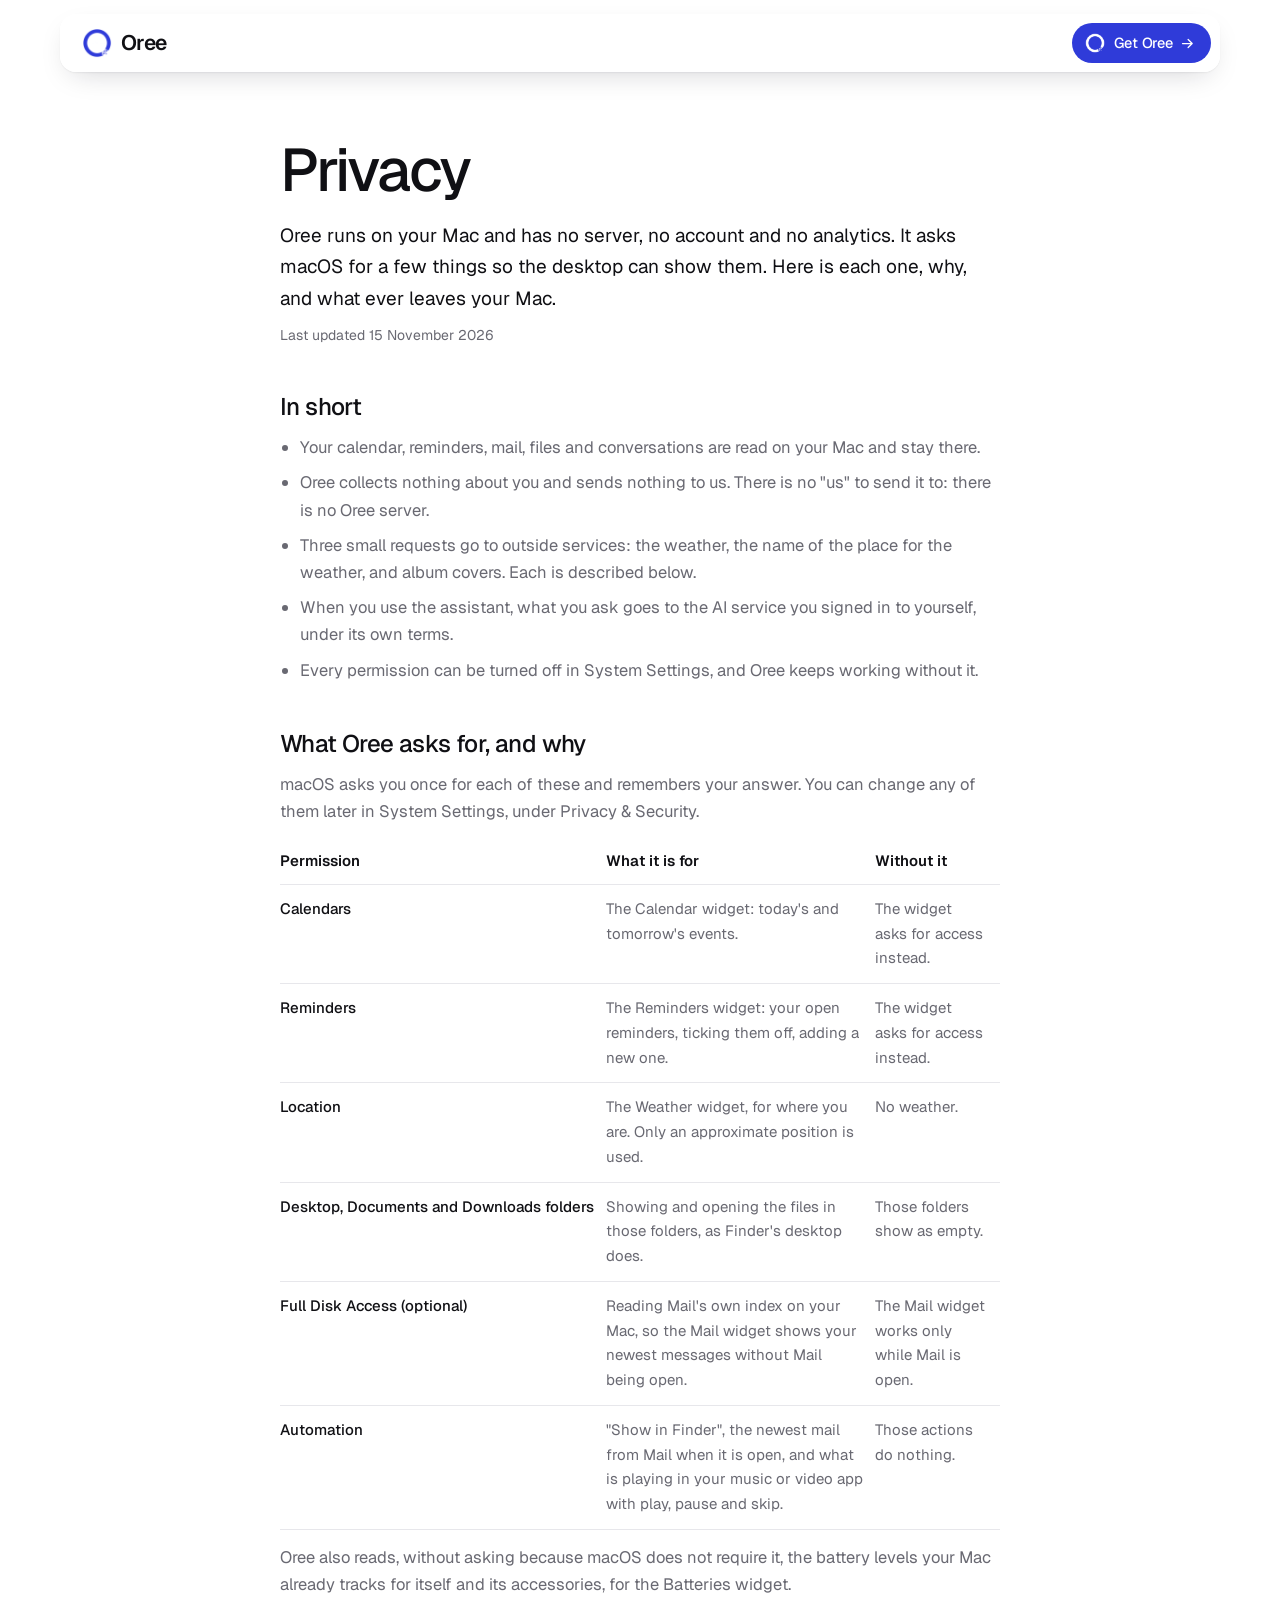
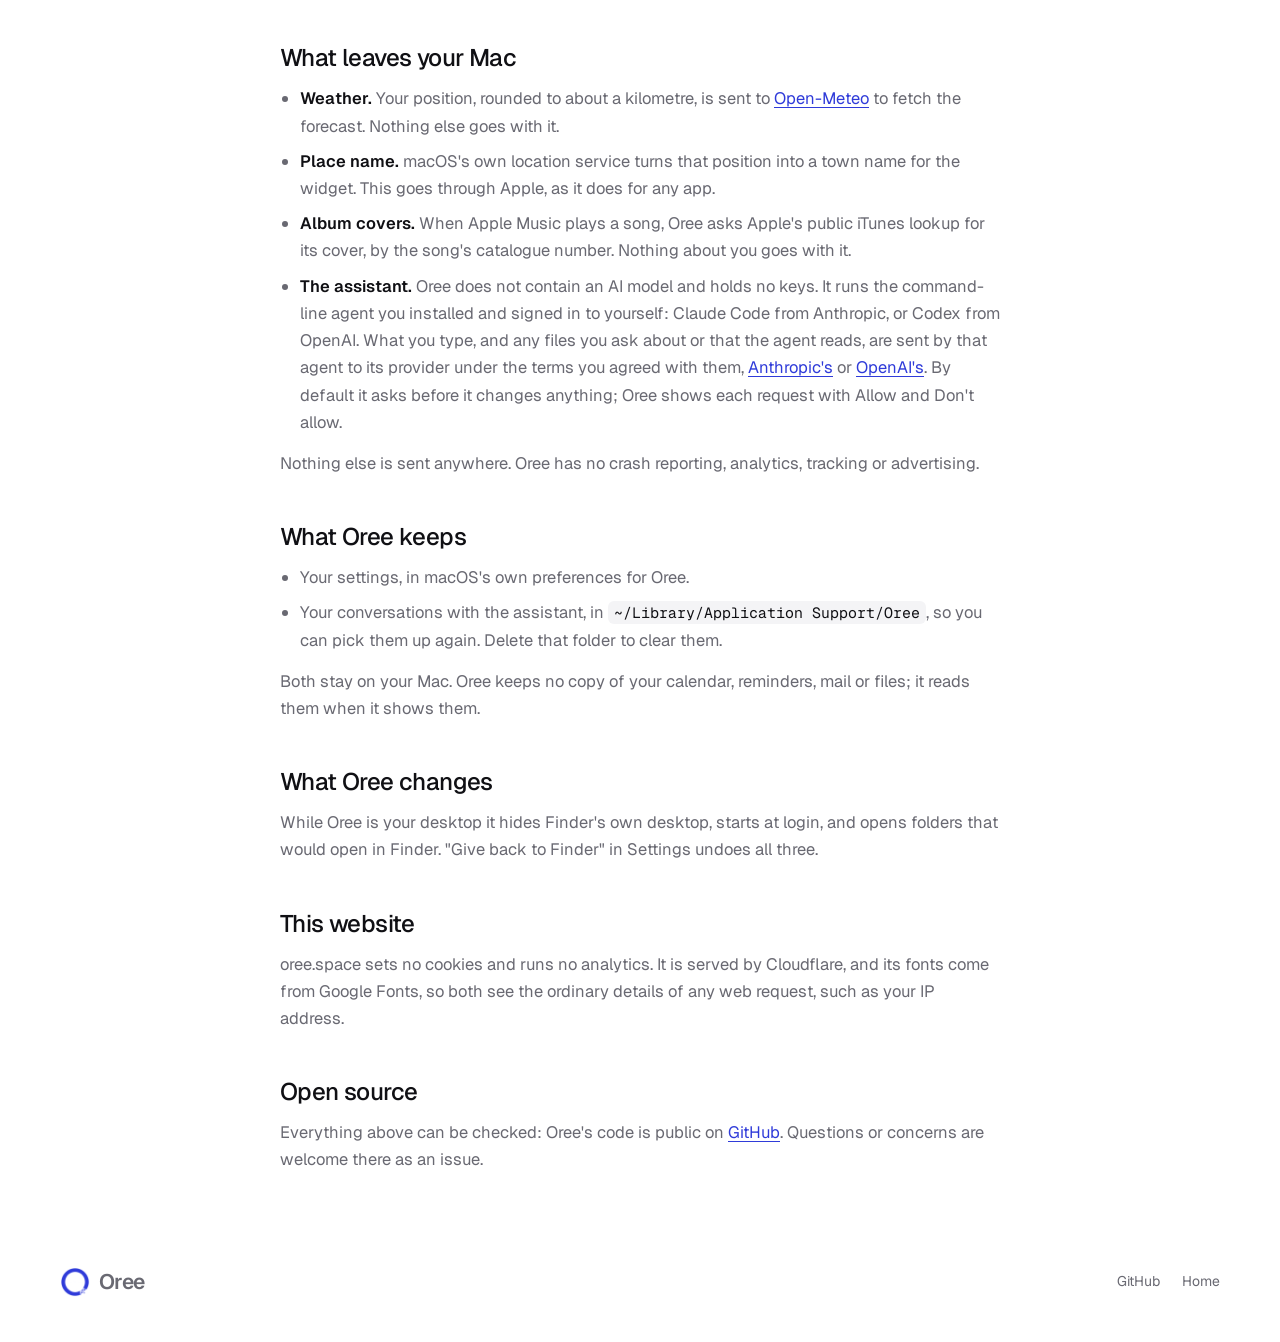
==== commit a6f8f744: "oree.space privacy: name Codex beside Claude Code, with both providers' policies Co-Authored-By: Cla" ====
--- a/site/privacy.html
+++ b/site/privacy.html
@@ -60,7 +60,7 @@
     <li><strong>Weather.</strong> Your position, rounded to about a kilometre, is sent to <a href="https://open-meteo.com">Open-Meteo</a> to fetch the forecast. Nothing else goes with it.</li>
     <li><strong>Place name.</strong> macOS's own location service turns that position into a town name for the widget. This goes through Apple, as it does for any app.</li>
     <li><strong>Album covers.</strong> When Apple Music plays a song, Oree asks Apple's public iTunes lookup for its cover, by the song's catalogue number. Nothing about you goes with it.</li>
-    <li><strong>The assistant.</strong> Oree does not contain an AI model and holds no keys. It runs Claude Code, the command-line agent from Anthropic that you installed and signed in to yourself. What you type, and any files you ask about or that the agent reads, are sent by that agent to its provider under the terms you agreed with them. By default it asks before it changes anything; Oree shows each request with Allow and Don't allow.</li>
+    <li><strong>The assistant.</strong> Oree does not contain an AI model and holds no keys. It runs the command-line agent you installed and signed in to yourself: Claude Code from Anthropic, or Codex from OpenAI. What you type, and any files you ask about or that the agent reads, are sent by that agent to its provider under the terms you agreed with them, <a href="https://www.anthropic.com/legal/privacy">Anthropic's</a> or <a href="https://openai.com/policies/privacy-policy/">OpenAI's</a>. By default it asks before it changes anything; Oree shows each request with Allow and Don't allow.</li>
   </ul>
   <p>Nothing else is sent anywhere. Oree has no crash reporting, analytics, tracking or advertising.</p>
 
